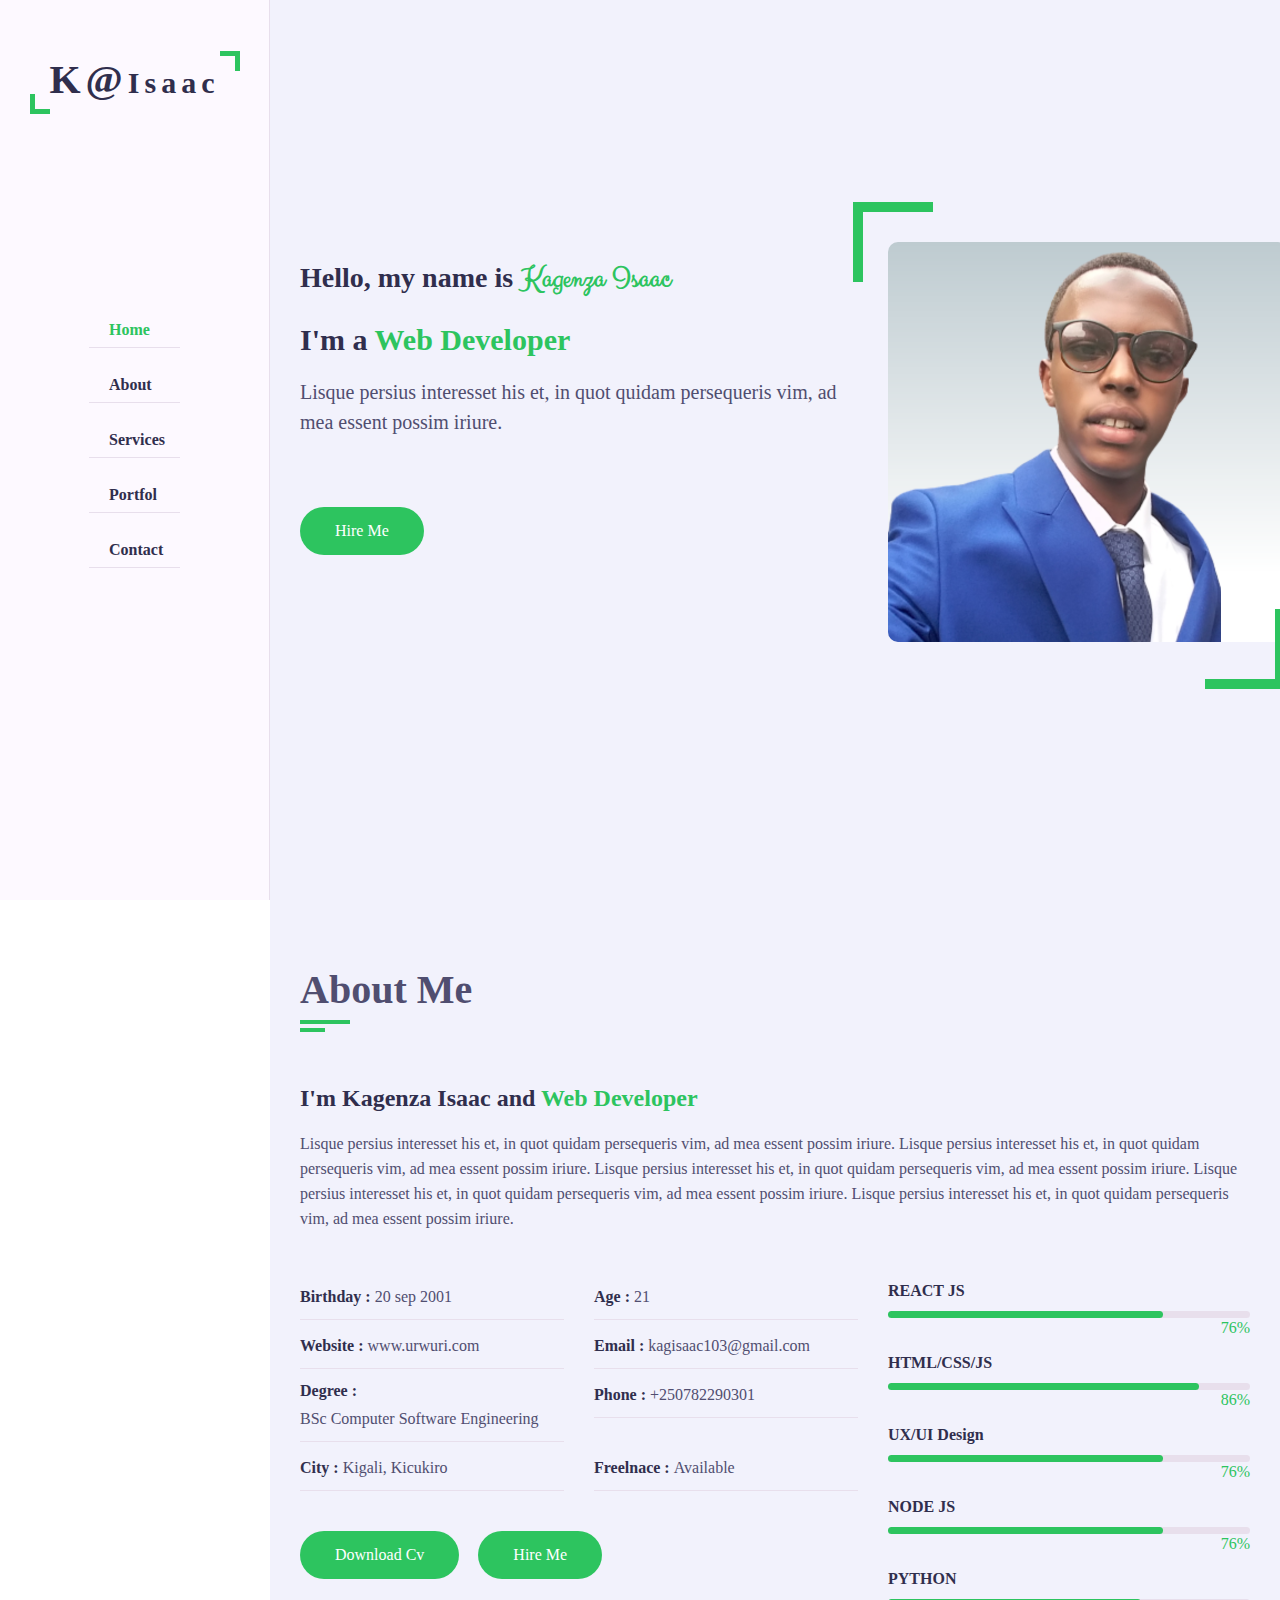
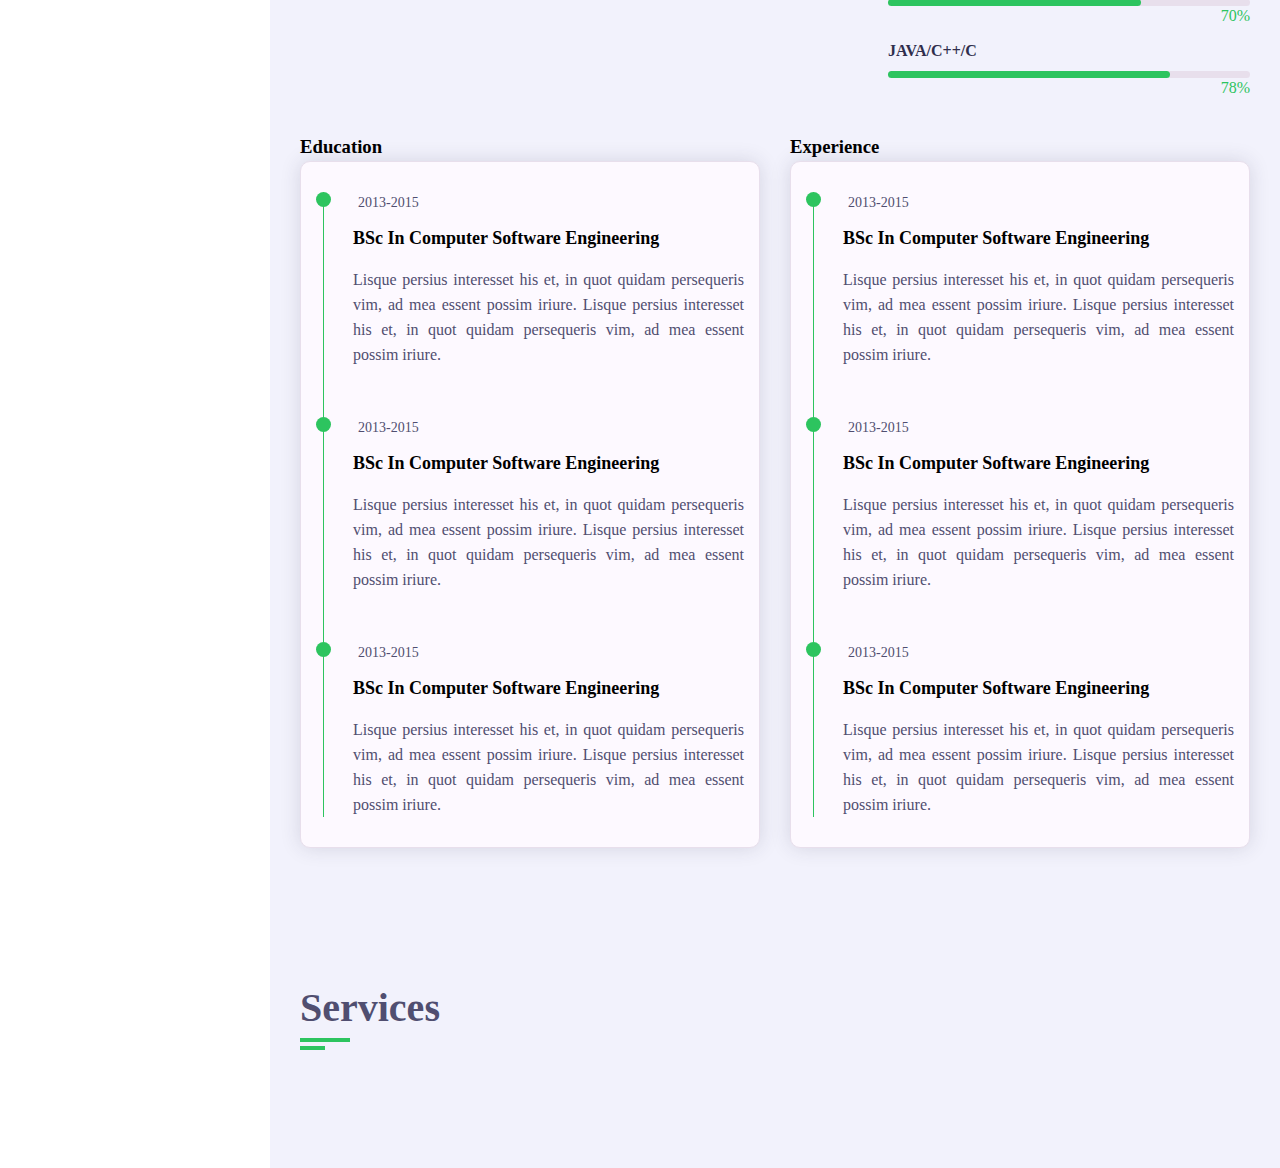
==== portfolio/index.html @ 33e5f8c3 "my portfolio" ====
<!DOCTYPE html>
<html lang="en">
<head>
    <meta charset="UTF-8">
    <meta name="viewport" content="width=device-width, initial-scale=1.0">
    <link rel="stylesheet" href="https://cdnjs.cloudflare.com/ajax/libs/font-awesome/6.4.2/css/all.min.css" integrity="sha512-z3gLpd7yknf1YoNbCzqRKc4qyor8gaKU1qmn+CShxbuBusANI9QpRohGBreCFkKxLhei6S9CQXFEbbKuqLg0DA==" crossorigin="anonymous" referrerpolicy="no-referrer" />
    <link rel="stylesheet" href="./style.css">
    <title>Is-haaq</title>
</head>
<body>
    <!-- ====main container start ==== -->
    <div class="main-container">

        <!-- ====aside start ==== -->
        <div class="aside">
           <div class="logo">
            <a href="#"><span>k@</span>isaac</a>
           </div>
           <div class="nav-toggler">
            <span></span>
           </div>
           <ul class="nav">
            <li><a href="#" class="active"><i class="fa fa-home"></i>Home</a></li>
            <li><a href="#" ><i class="fa fa-user"></i>About</a></li>
            <li><a href="#" ><i class="fa fa-list"></i>Services</a></li>
            <li><a href="#" ><i class="fa fa-briefcase"></i>Portfol</a></li>
            <li><a href="#" ><i class="fa fa-comment"></i>Contact</a></li>




           </ul>
        </div>
        <!-- ====aside ends ==== -->

        <div class="main-content">
            <!-- ====Home section start ==== -->
            <section class="home section ">
             <div class="container">
               <div class="row">
                <div class="home-info padd-15">
                    <h3 class="hello">Hello, my name is <span>Kagenza Isaac</span></h3>
                    <h3 class="my-profession">I'm a <span class="typing">Web Developer</span></h3>
                    <p>Lisque persius interesset his et, in quot quidam persequeris vim, ad mea essent possim iriure.</p>
                    <a href="#contact" class="btn hire-me">Hire Me</a>
                </div>
                <div class="home-img padd-15">
                    <img src="../Myself/linkdinPic.png" alt="">
                </div>
               </div>
            </div>
            </section>      

            <!-- ====Home section ends ==== -->
            <!-- ====About section start ==== -->
            <section class="about section ">
                <div class="container">
                    <div class="row">
                        <div class="section-title padd-15">
                            <h2>About Me</h2>
                        </div>
                    </div>
                    <div class="row">
                        <div class="about-content padd-15">
                            <div class="row">
                                <div class="about-text padd-15">
                                    <h3>I'm Kagenza Isaac and <span>Web Developer</span></h3>
                                    <p>Lisque persius interesset his et, in quot quidam persequeris vim, ad mea essent possim iriure.
                                        Lisque persius interesset his et, in quot quidam persequeris vim, ad mea essent possim iriure.
                                        Lisque persius interesset his et, in quot quidam persequeris vim, ad mea essent possim iriure.
                                        Lisque persius interesset his et, in quot quidam persequeris vim, ad mea essent possim iriure.
                                        Lisque persius interesset his et, in quot quidam persequeris vim, ad mea essent possim iriure.
                                    </p>
                                </div>
                            </div>
                            <div class="row">
                                <div class="personal-info padd-15">
                                    <div class="row">
                                        <div class="info-item padd-15">
                                            <p>Birthday : <span>20 sep 2001</span></p>
                                        </div>
                                        <div class="info-item padd-15">
                                            <p>Age : <span>21</span></p>
                                        </div>
                                        <div class="info-item padd-15">
                                            <p>Website : <span>www.urwuri.com</span></p>
                                        </div>
                                        <div class="info-item padd-15">
                                            <p>Email : <span>kagisaac103@gmail.com</span></p>
                                        </div>
                                        <div class="info-item padd-15">
                                            <p>Degree : <span>BSc Computer Software Engineering</span></p>
                                        </div>
                                        <div class="info-item padd-15">
                                            <p>Phone : <span>+250782290301</span></p>
                                        </div>
                                        <div class="info-item padd-15">
                                            <p>City : <span>Kigali, Kicukiro</span></p>
                                        </div>
                                        <div class="info-item padd-15">
                                            <p>Freelnace : <span>Available</span></p>
                                        </div>                                        
                                    </div>
                                    <div class="row">
                                        <div class="buttons padd-15">
                                            <a href="#" class="btn">Download Cv</a>
                                            <a href="#contact" class="btn hire-me">Hire Me</a>
                                            
                                        </div>
                                    </div>
                                </div>
                                <div class="skills padd-15">
                                    <div class="row">
                                        <div class="skills-item padd-15">
                                            <h5>REACT JS</h5>
                                            <div class="progress">
                                            <div class="progress-in" style="width: 76%;"></div>
                                            <div class="skill-percent">76%</div>
                                            </div>                                        
                                        </div>
                                        <div class="skills-item padd-15">
                                            <h5>HTML/CSS/JS</h5>
                                            <div class="progress">
                                            <div class="progress-in" style="width: 86%;"></div>
                                            <div class="skill-percent">86%</div>

                                            </div>
                                            
                                        </div>
                                        <div class="skills-item padd-15">
                                            <h5>UX/UI Design</h5>
                                            <div class="progress">
                                            <div class="progress-in" style="width: 76%;"></div>
                                            <div class="skill-percent">76%</div>
                                            </div>
                                            
                                        </div>
                                        <div class="skills-item padd-15">
                                            <h5>NODE JS</h5>
                                            <div class="progress">
                                            <div class="progress-in" style="width: 76%;"></div>
                                            <div class="skill-percent">76%</div>
                                            </div>
                                            
                                        </div>
                                        <div class="skills-item padd-15">
                                            <h5>PYTHON</h5>
                                            <div class="progress">
                                            <div class="progress-in" style="width: 70%;"></div>
                                            <div class="skill-percent">70%</div>
                                            </div>
                                            
                                        </div>
                                        <div class="skills-item padd-15">
                                            <h5>JAVA/C++/C</h5>
                                            <div class="progress">
                                            <div class="progress-in" style="width: 78%;"></div>
                                            <div class="skill-percent">78%</div>
                                            </div>
                                            
                                        </div>
                                    </div>
                                </div>
                            </div>
                            <div class="row">
                                <div class="education padd-15">
                                    <h3 class="title">Education</h3>
                                    <div class="row">
                                        <div class="timeline-box padd-15">
                                            <div class="timeline shadow-dark">
                                                <!-- ======timeline item===== -->
                                                <div class="timeline-item">
                                                    <div class="circle-dot"></div>
                                                       <h3 class="timeline-date">
                                                         <i class="fa fa-calendar"></i> 2013-2015
                                                       </h3>
                                                       <h4 class="timeline-title">BSc in Computer Software Engineering </h4> 
                                                       <p class="timeline-text">
                                                        Lisque persius interesset his et, in quot quidam persequeris vim, ad mea essent possim iriure.
                                                        Lisque persius interesset his et, in quot quidam persequeris vim, ad mea essent possim iriure.                           
                                                       </p>                                              
                                                </div>
                                                 <!-- ======timeline item===== -->
                                                 <div class="timeline-item">
                                                    <div class="circle-dot"></div>
                                                       <h3 class="timeline-date">
                                                         <i class="fa fa-calendar"></i> 2013-2015
                                                       </h3>
                                                       <h4 class="timeline-title">BSc in Computer Software Engineering </h4> 
                                                       <p class="timeline-text">
                                                        Lisque persius interesset his et, in quot quidam persequeris vim, ad mea essent possim iriure.
                                                        Lisque persius interesset his et, in quot quidam persequeris vim, ad mea essent possim iriure.                           
                                                       </p>                                              
                                                </div>
                                                 <!-- ======timeline item===== -->
                                                 <div class="timeline-item">
                                                    <div class="circle-dot"></div>
                                                       <h3 class="timeline-date">
                                                         <i class="fa fa-calendar"></i> 2013-2015
                                                       </h3>
                                                       <h4 class="timeline-title">BSc in Computer Software Engineering </h4> 
                                                       <p class="timeline-text">
                                                        Lisque persius interesset his et, in quot quidam persequeris vim, ad mea essent possim iriure.
                                                        Lisque persius interesset his et, in quot quidam persequeris vim, ad mea essent possim iriure.                           
                                                       </p>                                              
                                                </div>
                                            </div>
                                        </div>
                                    </div>
                                </div>
                                <div class="experience padd-15">
                                    <h3 class="title">Experience</h3>
                                    <div class="row">
                                    <div class="timeline-box padd-15">
                                            <div class="timeline shadow-dark">
                                                <!-- ======timeline item===== -->
                                                <div class="timeline-item">
                                                    <div class="circle-dot"></div>
                                                       <h3 class="timeline-date">
                                                         <i class="fa fa-calendar"></i> 2013-2015
                                                       </h3>
                                                       <h4 class="timeline-title">BSc in Computer Software Engineering </h4> 
                                                       <p class="timeline-text">
                                                        Lisque persius interesset his et, in quot quidam persequeris vim, ad mea essent possim iriure.
                                                        Lisque persius interesset his et, in quot quidam persequeris vim, ad mea essent possim iriure.                           
                                                       </p>                                              
                                                </div>
                                                 <!-- ======timeline item===== -->
                                                 <div class="timeline-item">
                                                    <div class="circle-dot"></div>
                                                       <h3 class="timeline-date">
                                                         <i class="fa fa-calendar"></i> 2013-2015
                                                       </h3>
                                                       <h4 class="timeline-title">BSc in Computer Software Engineering </h4> 
                                                       <p class="timeline-text">
                                                        Lisque persius interesset his et, in quot quidam persequeris vim, ad mea essent possim iriure.
                                                        Lisque persius interesset his et, in quot quidam persequeris vim, ad mea essent possim iriure.                           
                                                       </p>                                              
                                                </div>
                                                 <!-- ======timeline item===== -->
                                                 <div class="timeline-item">
                                                    <div class="circle-dot"></div>
                                                       <h3 class="timeline-date">
                                                         <i class="fa fa-calendar"></i> 2013-2015
                                                       </h3>
                                                       <h4 class="timeline-title">BSc in Computer Software Engineering </h4> 
                                                       <p class="timeline-text">
                                                        Lisque persius interesset his et, in quot quidam persequeris vim, ad mea essent possim iriure.
                                                        Lisque persius interesset his et, in quot quidam persequeris vim, ad mea essent possim iriure.                           
                                                       </p>                                              
                                                </div>
                                            </div>
                                        </div>
                                    </div>
                                </div>
                            </div>
                   
                        </div>
                    </div>
                </div>
            </section>
            <!-- ====About section ends ==== -->
            <!-- ====services section starts ==== -->
            <section class="service section">
                <div class="container">
                    <div class="row">
                        <div class="section-title padd-15">
                            <h2>Services</h2>
                        </div>
                    </div>
                </div>
            </section>
            <!-- ====services section ends ==== -->
            



        </div>


    </div>
    <!-- ====main container ends==== -->
    <script src="#"></script>
</body>
</html>
---- portfolio/style.css ----
@import url('https://fonts.googleapis.com/css2?family=Clicker+Script&family=Poppins:ital,wght@0,200;0,300;0,400;1,400;1,500&display=swap');
:root
{
    --bg-black-900: #f2f2fc;
    --bg-black-100: #fdf9ff;
    --bg-black-50: #e8dfec;
    --text-black-900: #302e4d;
    --text-black-700: #504e70;
    --skin-color:#2dc45f;
}
body
{
    
    line-height: 1.5;
    font-size: 16px;
    font-family: 'Poppin' sans-serif;

}
*{
    margin: 0;
    padding: 0;
    outline: none;
    text-decoration: none;
    box-sizing: border-box;
}

::before, ::after
{
    box-sizing: border-box;
}
ul{
    list-style: none;
}
.section
{
    background: var(--bg-black-900);
    min-height: 100mvh;
    display: block;
    padding: 0 30px;
     opacity: 1;
     
}
.hidden
{
    display: none !important;
}
.main-content
{
    padding-left: 270px;
}
.padd-15
{
  padding-left: 15px;
  padding-right: 15px;  
}
.container
{
    max-width: 1100px;
    width:100%;
    margin: auto;
     

}
.section .container
{
    padding-top: 60px;
    padding-bottom: 70px;
    
}
.section-title
{
    flex: 0 0 100%;
    max-width: 100%;
    margin-bottom: 60px;
   
}
.section-title h2
{
    font-size: 40px;
    color: var(--text-black-700);
    font-weight: 700;
    position: relative;
}
.section-title h2::before
{
    content: '';
    height: 4px;
    width: 50px;
    background-color:var(--skin-color);
    position: absolute;
    top: 100%;
    left: 0;
}
.section-title h2::after
{
    content: '';
    height: 4px;
    width: 25px;
    background-color:var(--skin-color);
    position: absolute;
    top: 100%;
    left: 0;
    margin-top: 8px;

}

.row
{
    display: flex;
    flex-wrap: wrap;
    /* flex-direction: column; */
    margin-left: -15px;
    margin-right: -15px;
    position: relative;

}
.btn
{
    font-size: 16px;
    font-weight: 500;
    padding: 12px 35px;
    color: white;
    border-radius: 40px;
    display: inline-block;
    white-space: nowrap;
    border: none;
    background: var(--skin-color);
    transition: all 0.3s ease;
}
.btn:hover
{
    transform: scale(1.05);
}
.shadow-dark
{
    box-shadow: 0 0 20px rgba(48, 46 ,77,0.15);
}
.aside
{
    width: 270px;
    background: var(--bg-black-100);
    position: fixed;
    left: 0;
    top: 0;
    padding: 30px;
    height: 100%;
    border-right: 1px solid var(--bg-black-50);
    display: flex;
    justify-content: center;
    align-items: center;
    z-index: 10;
}
.aside .logo
{
    position: absolute;
    top: 50px;
    text-transform: capitalize;
}
.aside .logo a 
{
    color: var(--text-black-900);
    font-weight: 700;
    padding: 15px 20px;
    font-size: 30px;
    letter-spacing: 5px;
    position: relative;

}
.aside .logo a span{
    font-family: 'Cliker Script', cursive;
    font-size: 40px;
}

.aside .logo a::before
{
    content: '';
    position: absolute;
    width: 20px;
    height: 20px;
    border-bottom: 5px solid var(--skin-color);
    border-left: 5px solid var(--skin-color);
    bottom: 0;
    left: 0;

}
.aside .logo a::after
{
    content: '';
    position: absolute;
    width: 20px;
    height: 20px;
    border-top: 5px solid var(--skin-color);
    border-right: 5px solid var(--skin-color);
    top: 0;
    right: 0;
    
}
.aside .nav-toggler
{
    height: 40px;
    width: 45px;
    border: 1px solid var(--bg-black-50);
    cursor: pointer;
    position: fixed;
    left: 300px;
    top: 20px; 
    border-radius: 5px;
    background: var(--bg-black-100);
    display: none;
    align-items: center;
    justify-content: center;
}
.aside .nav-toggler span
{
    height: 2px;
    width: 18px;
    background: var(--skin-color);
    display: inline-block;
    position: relative;
   
}

.aside .nav-toggler span::before
{
    content: '';
    height: 2px;
    width: 18px;
    background: var(--skin-color);
    position: absolute;
    top: -6px;
    left: 0;
    
}
.aside .nav-toggler span::after
{
    content: '';
    height: 2px;
    width: 18px;
    background: var(--skin-color);
    position: absolute;
    top: 5px;
    left: 0;
    
}
.aside .nav 
{
    margin: 50px;
}
.aside .nav li 
{
    margin-bottom:20px ;
    display: block;
}
.aside .nav li  a
{
    font-size: 16px;
    font-weight: 600;
    display: block;
    border-bottom: 1px solid var(--bg-black-50);
    color: var(--text-black-900);
    padding: 5px 15px;

}
.aside .nav li  a.active
{
    color: var(--skin-color)
}
.aside .nav li  a i 
{
    margin-right: 5px;
}
/* home */
.home
{
    min-height: 100vh;
    display: flex;
    color: var(--text-black-900);


}
.home .home-info
{
    flex: 0 0 60%;
    max-width: 60%;
}
h3.hello
{
    font-size: 28px;
    margin:15px 0;
}
h3.hello span
{
    font-family:'Clicker Script', cursive;
    font-size: 30px;
    font-weight: 700;
    color: var(--skin-color);

}
h3.my-profession
{
    font-size: 30px;
    margin: 15px 0;

}
.typing
{
    color: var(--skin-color);
}
.home-info p
{
    margin-bottom: 70px;
    font-size: 20px;
    color: var(--text-black-700);
}
.home .home-img {
    flex: 0 0 40%;
    max-width: 40%;
    text-align: center;
    position: relative;

  
}
.home-img::after
{
    content:'';
    position: absolute;
    height: 80px;
    width: 80px;
    border-bottom: 10px solid var(--skin-color);
    border-right: 10px solid var(--skin-color);
    right: -20px;
    bottom: -40px;

}
.home-img::before
{
    content:'';
    position: absolute;
    height: 80px;
    width: 80px;
    border-top: 10px solid var(--skin-color);
    border-left: 10px solid var(--skin-color);
    left: -20px;
    top: -40px;

}
.home .home-img img
{
    margin: auto;
    border-radius: 10px;
    height: 400px ;

}

/* About */
.about .about-content
{
    flex: 0 0 100%;
    max-width: 100%;
   
}
.about .about-content .about-text
{
   flex: 0 0 100%;
   max-width: 100%;
   
}
.about .about-content .about-text h3
{
    font-size: 24px;
    margin-bottom:15px ;
    font-weight: 700;
    color: var(--text-black-900);
}
.about .about-content .about-text h3 span
{
    color: var(--skin-color);
}
.about .about-content .about-text p
{
    font-size: 16px;
    line-height: 25px;
    color: var(--text-black-700);
}
.about .about-content .personal-info
{
    flex: 0 0 60%;
    max-width: 60%;
    margin-top: 40px;
}
.about .about-content .personal-info .info-item
{
flex: 0 0 50%;
max-width: 50%;

}
.about .about-content .personal-info .info-item p
{
    font-weight: 600;
    padding: 10px 0;
    font-size: 16px;
    color: var(--text-black-900);
    border-bottom: 1px solid var(--bg-black-50);
}
.about .about-content .personal-info .info-item p span
{
    font-weight: 400;
    color: var(--text-black-700);
    margin-top: 4px;
    display: inline-block;
}
.about .about-content .personal-info .buttons
{
    margin-top: 30px;

}
.about .about-content .personal-info .buttons .btn
{
    margin-right: 15px;
    margin-top: 10px;
}

.about .about-content .skills
{
    flex: 0 0 40%;
    max-width: 40%;
    margin-top: 40px;
    
}
.about .about-content .skills .skills-item
{
    flex: 0 0 100%;
    max-width: 100%;
    

}
.about .about-content .skills .skills-item h5{
    line-height: 40px;
    font-weight: 600;
    font-size: 16px;
    color: var(--text-black-900);
    text-transform: capitalize;

}
.about .about-content .skills .skills-item .progress
{
    background-color: var(--bg-black-50);
    height: 7px;
    border-radius: 4px;
    width: 100%;
    position: relative;
   
}
.about .about-content .skills .skills-item 
{
    margin-bottom:25px;

}
 
.about .about-content .skills .skills-item .progress .progress-in
{
position: absolute;
left: 0;
top: 0;
height: 100%;
border-radius: 4px ;
background-color: var(--skin-color);
}
.about .about-content .skills .skills-item  .skill-percent
{
    position: absolute;
    right: 0;
    color: var(--skin-color);
    top: -40%;
    font-weight: 400;
    line-height:  40px;
}

.about .about-content .education, .about .about-content .experience
{
    flex: 0 0 50%;
    max-width: 50%;
    margin-top: 30px;
  
}
.about .about-content .experience
{
   flex: 0 0 50%;
   max-width: 50%;
   margin-top: 30px;

}
.about .about-content h3.section-title
{
   font-size: 24px;
   margin-bottom: 30px;
   font-weight: 700;
   color: var(--text-black-900);

}
.about .about-content .timeline-box
{
    flex: 0 0 100%;
    max-width: 100%;
    
}
.about .about-content .timeline
{
    background-color:var(--bg-black-100);
    padding: 30px 15px ;
    border:  1px solid var(--bg-black-50);
    border-radius: 10px;
    width: 100%;
    position: relative;

}
.about .about-content .timeline .timeline-item
{
    position: relative;
    padding-left: 37px;
    padding-bottom: 50px;

}
.about .about-content .timeline .timeline-item:last-child
{
    padding-bottom: 0;

}
.about .about-content .timeline .timeline-item::before
{
    content: '';
    width: 1px;
    position: absolute;
    height: 100%;
    left: 7px;
    top:0;
    background-color: var(--skin-color);
    
}
.about .about-content .timeline .circle-dot
{
    position: absolute;
    left: 0;
    top: 0;
    height: 15px;
    width: 15px;
    border-radius: 50%;
    background-color: var(--skin-color);
}
.about .about-content .timeline .timeline-date
{
    font-size: 14px;
    font-weight: 400;
    margin-bottom: 12px;
    color: var(--text-black-700);
     

}
.about .about-content .timeline .timeline-date .fa
{
    margin-right: 5px;
}
.about .about-content .timeline .timeline-title
{
    font-weight: 700;
    font-size: 18px;
    margin-bottom: 15px;
    text-transform:capitalize ;
}
.about .about-content .timeline .timeline-text
{
    line-height: 25px;
    font-size:16px;
    text-align: justify;
    color: var(--text-black-700);
}
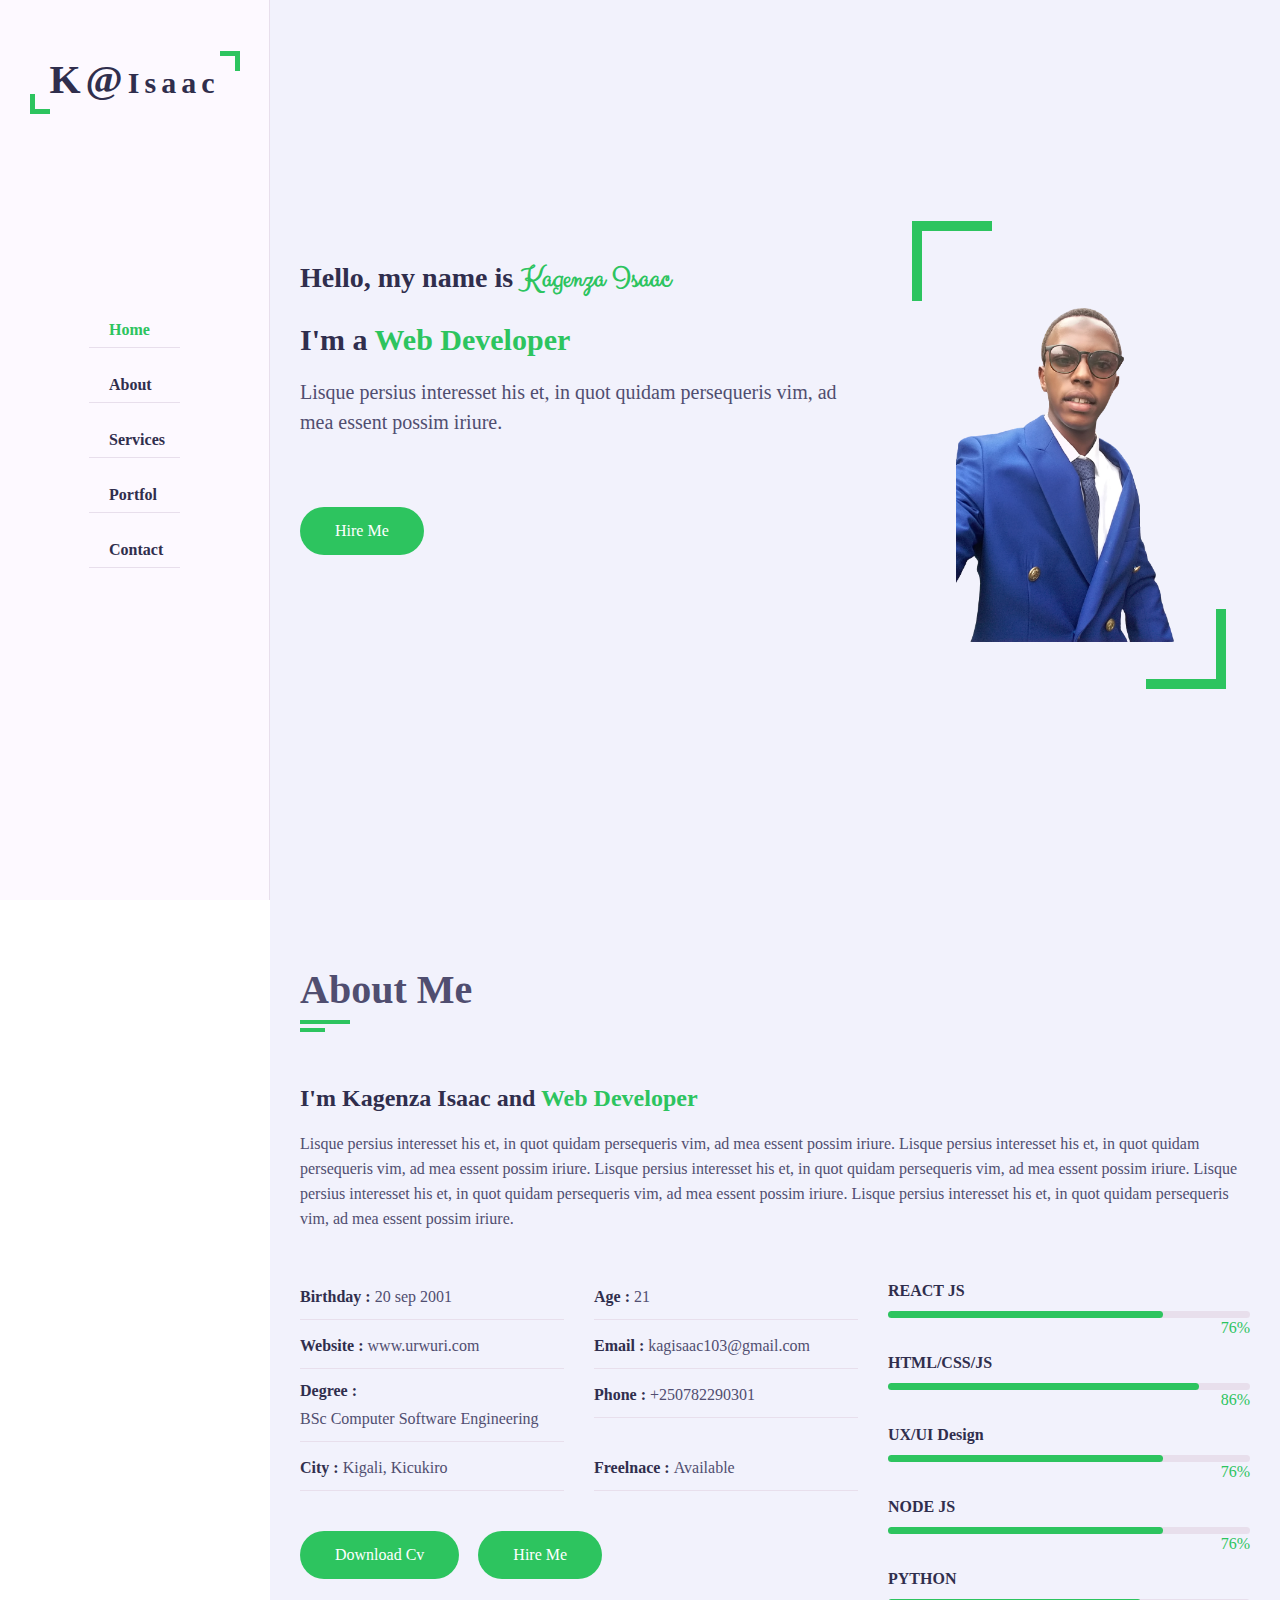
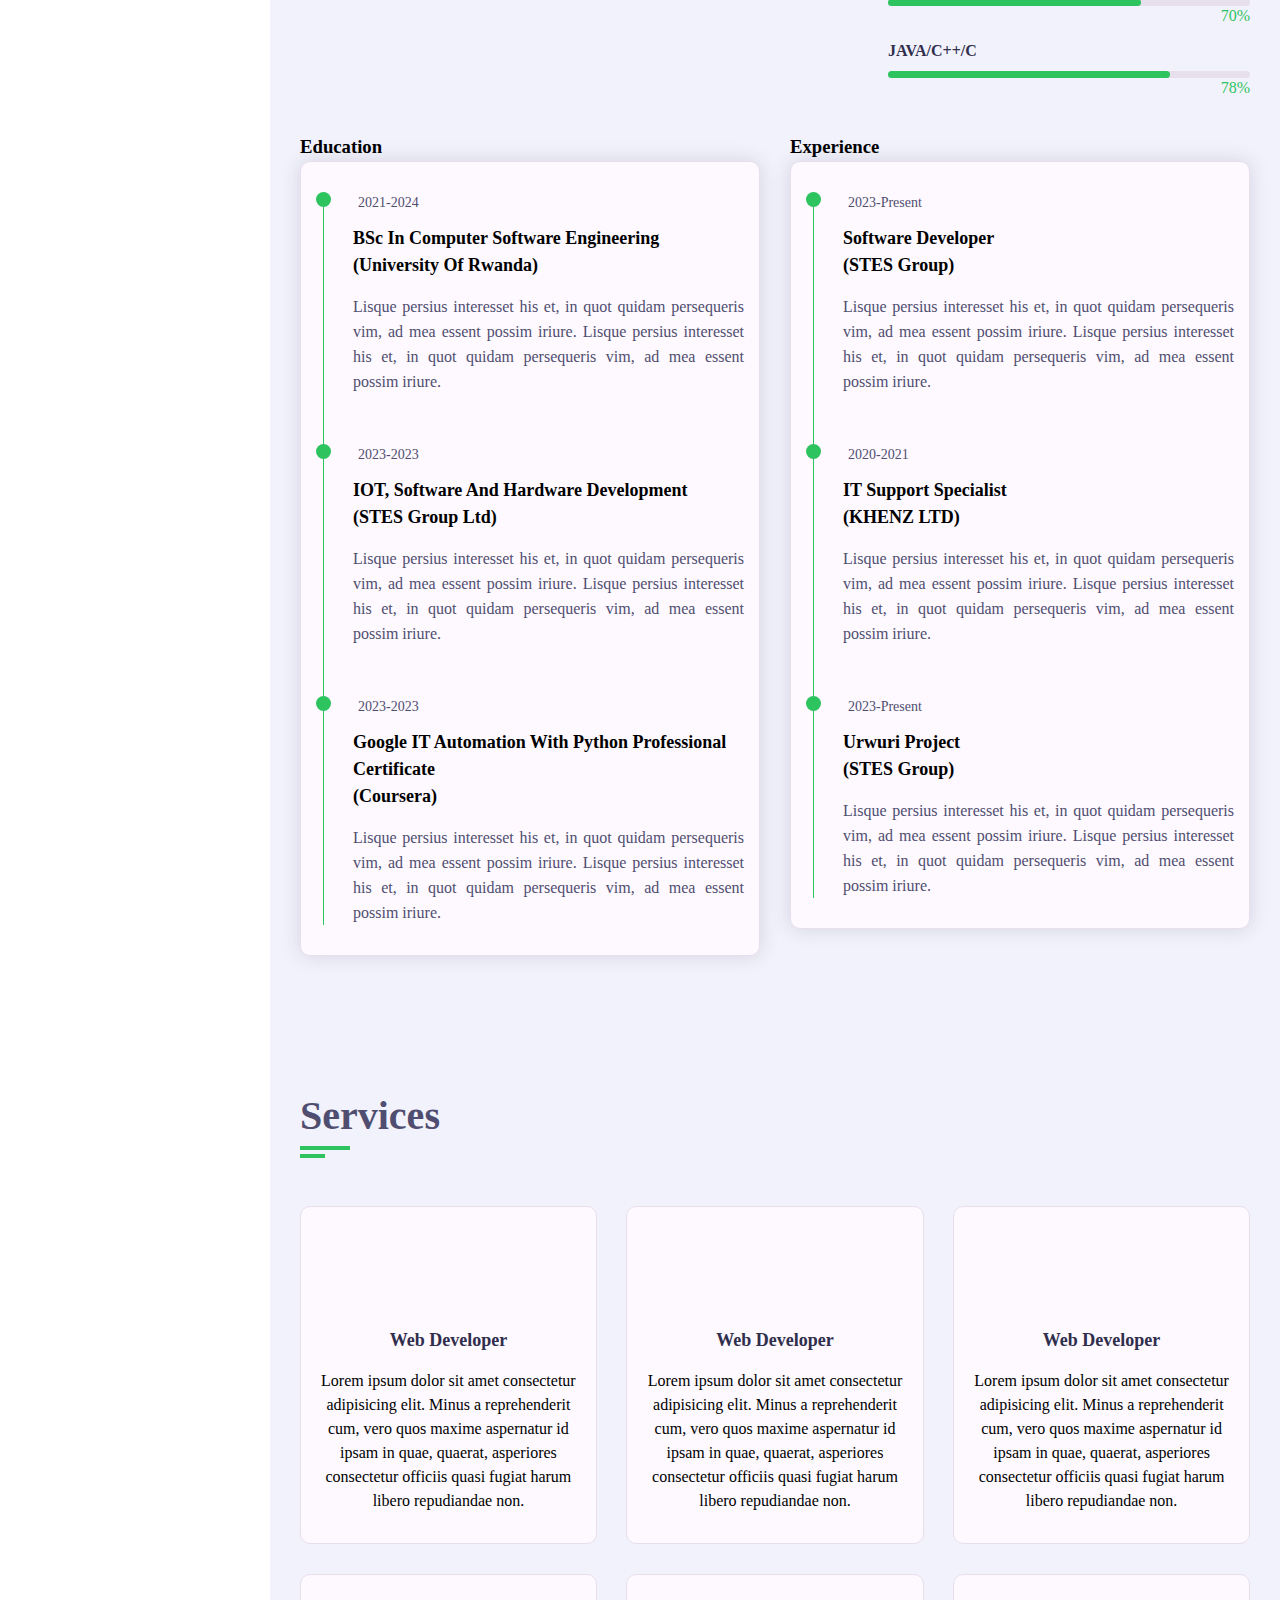
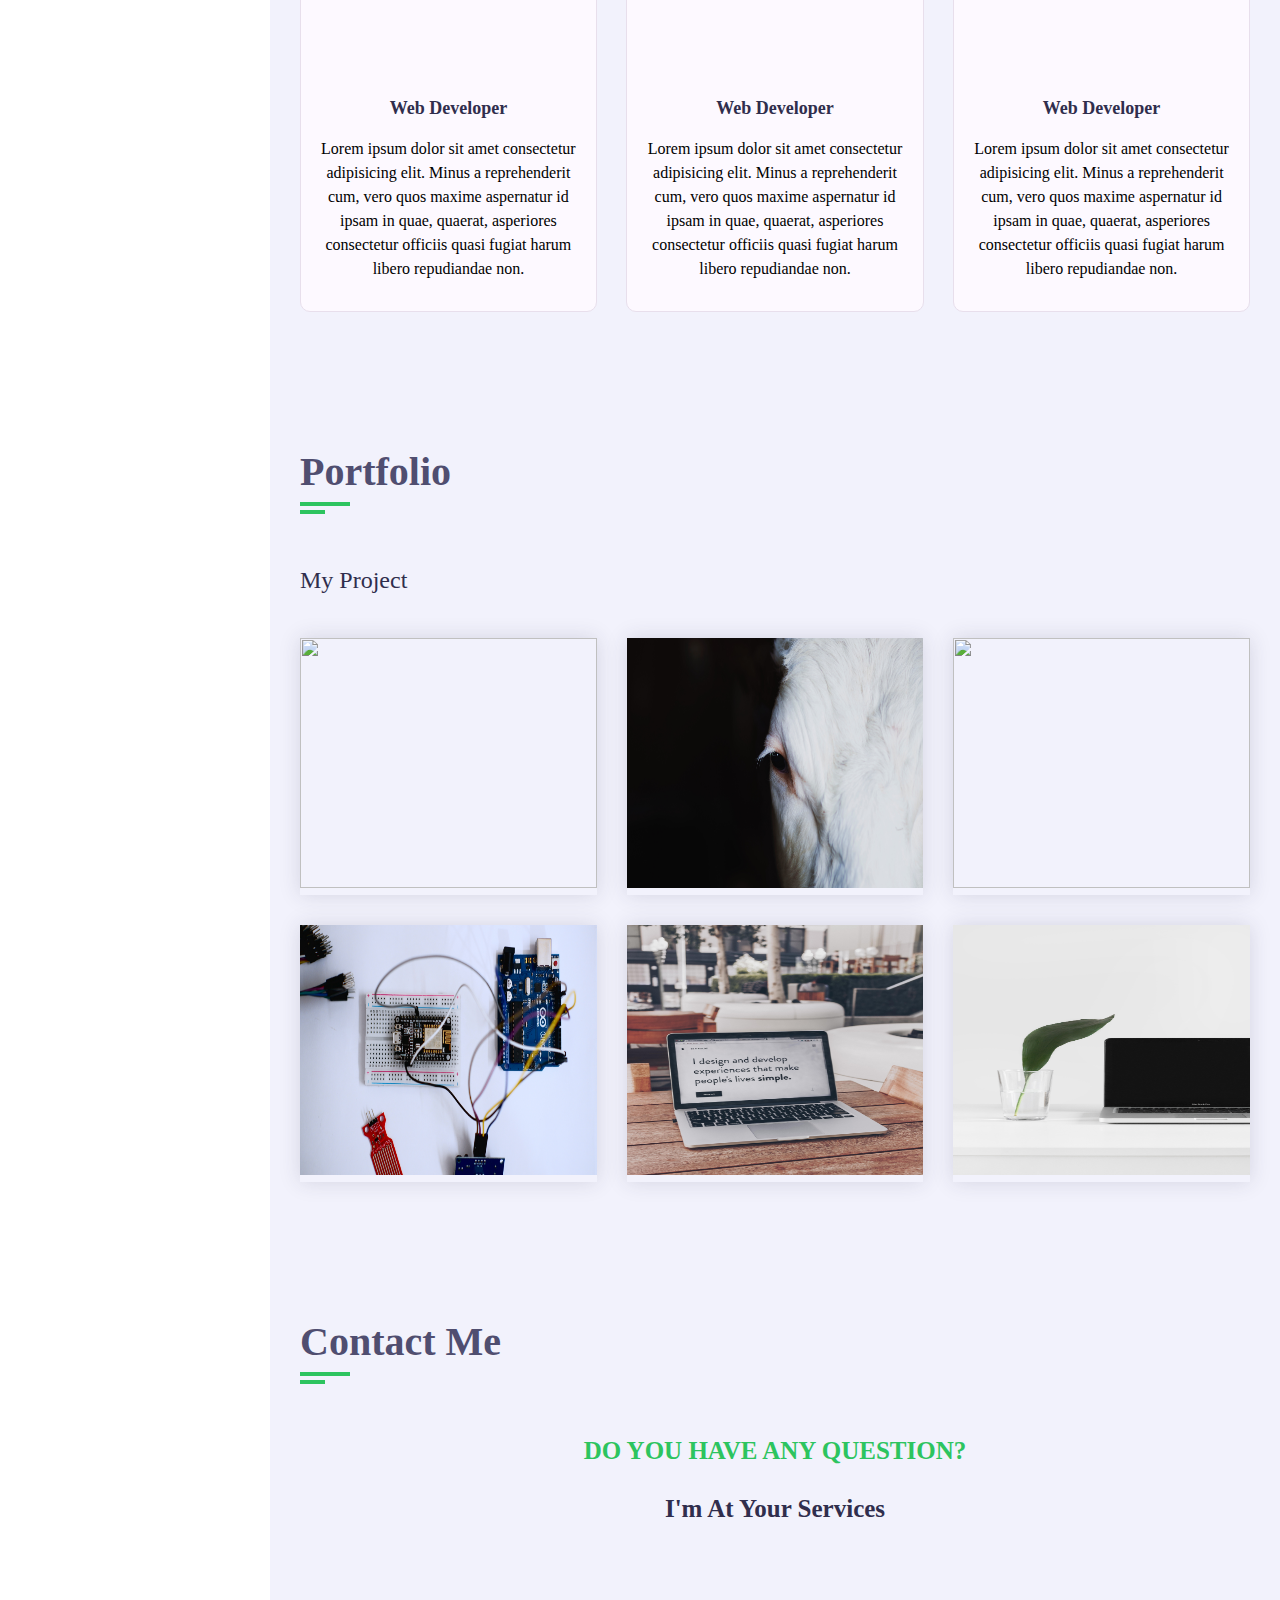
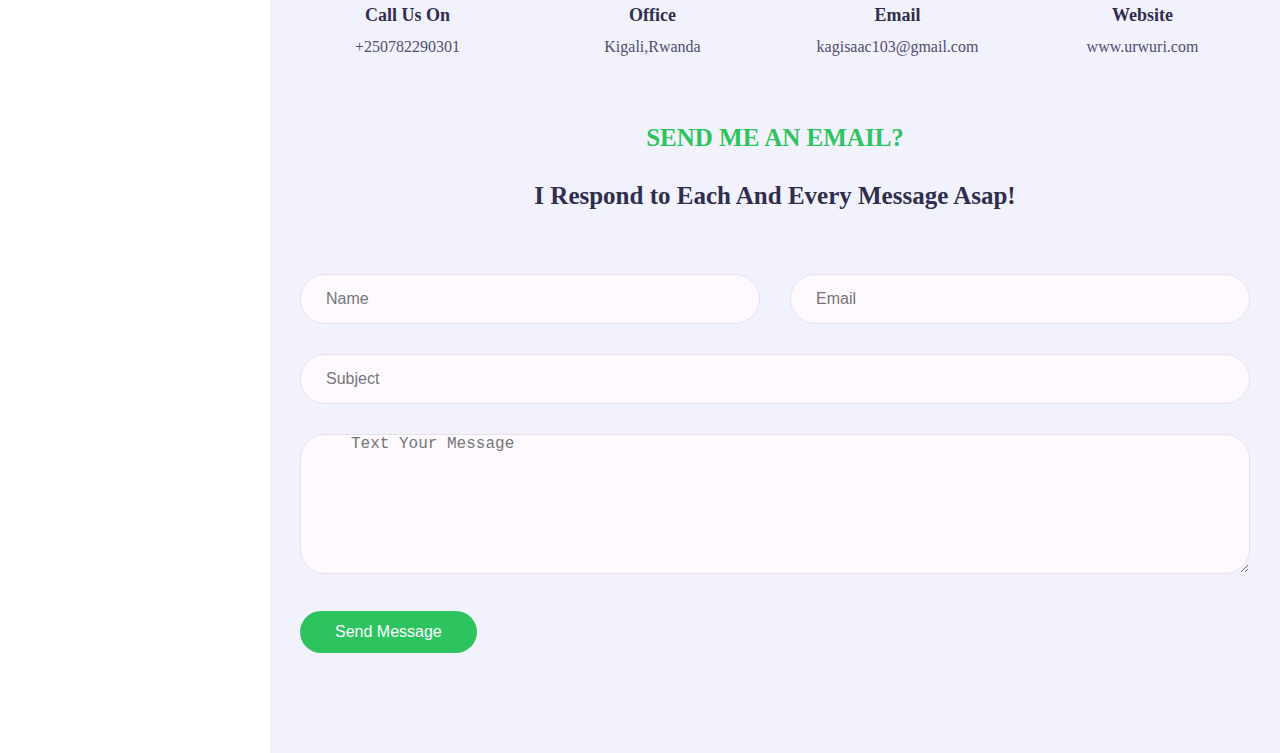
==== commit be501ae1: "my portfolio" ====
--- a/portfolio/index.html
+++ b/portfolio/index.html
@@ -12,7 +12,7 @@
     <div class="main-container">
 
         <!-- ====aside start ==== -->
-        <div class="aside">
+        <div class="aside ">
            <div class="logo">
             <a href="#"><span>k@</span>isaac</a>
            </div>
@@ -21,10 +21,10 @@
            </div>
            <ul class="nav">
             <li><a href="#" class="active"><i class="fa fa-home"></i>Home</a></li>
-            <li><a href="#" ><i class="fa fa-user"></i>About</a></li>
-            <li><a href="#" ><i class="fa fa-list"></i>Services</a></li>
-            <li><a href="#" ><i class="fa fa-briefcase"></i>Portfol</a></li>
-            <li><a href="#" ><i class="fa fa-comment"></i>Contact</a></li>
+            <li><a href="#about" ><i class="fa fa-user"></i>About</a></li>
+            <li><a href="#services" ><i class="fa fa-list"></i>Services</a></li>
+            <li><a href="#portfolio" ><i class="fa fa-briefcase"></i>Portfol</a></li>
+            <li><a href="#contact" ><i class="fa fa-comment"></i>Contact</a></li>
 
 
 
@@ -35,7 +35,7 @@
 
         <div class="main-content">
             <!-- ====Home section start ==== -->
-            <section class="home section ">
+            <section class="home section  ">
              <div class="container">
                <div class="row">
                 <div class="home-info padd-15">
@@ -45,7 +45,7 @@
                     <a href="#contact" class="btn hire-me">Hire Me</a>
                 </div>
                 <div class="home-img padd-15">
-                    <img src="../Myself/linkdinPic.png" alt="">
+                    <img src="../Myself/profile_san_background.png" alt="">
                 </div>
                </div>
             </div>
@@ -53,7 +53,7 @@
 
             <!-- ====Home section ends ==== -->
             <!-- ====About section start ==== -->
-            <section class="about section ">
+            <section class="about section " id="about">
                 <div class="container">
                     <div class="row">
                         <div class="section-title padd-15">
@@ -172,9 +172,10 @@
                                                 <div class="timeline-item">
                                                     <div class="circle-dot"></div>
                                                        <h3 class="timeline-date">
-                                                         <i class="fa fa-calendar"></i> 2013-2015
+                                                         <i class="fa fa-calendar"></i> 2021-2024 
+                                                           
                                                        </h3>
-                                                       <h4 class="timeline-title">BSc in Computer Software Engineering </h4> 
+                                                       <h4 class="timeline-title">BSc in Computer Software Engineering <br>(University of Rwanda) </h4> 
                                                        <p class="timeline-text">
                                                         Lisque persius interesset his et, in quot quidam persequeris vim, ad mea essent possim iriure.
                                                         Lisque persius interesset his et, in quot quidam persequeris vim, ad mea essent possim iriure.                           
@@ -184,9 +185,9 @@
                                                  <div class="timeline-item">
                                                     <div class="circle-dot"></div>
                                                        <h3 class="timeline-date">
-                                                         <i class="fa fa-calendar"></i> 2013-2015
+                                                         <i class="fa fa-calendar"></i> 2023-2023
                                                        </h3>
-                                                       <h4 class="timeline-title">BSc in Computer Software Engineering </h4> 
+                                                       <h4 class="timeline-title">IOT, Software and Hardware development <br>(STES Group ltd) </h4> 
                                                        <p class="timeline-text">
                                                         Lisque persius interesset his et, in quot quidam persequeris vim, ad mea essent possim iriure.
                                                         Lisque persius interesset his et, in quot quidam persequeris vim, ad mea essent possim iriure.                           
@@ -196,9 +197,9 @@
                                                  <div class="timeline-item">
                                                     <div class="circle-dot"></div>
                                                        <h3 class="timeline-date">
-                                                         <i class="fa fa-calendar"></i> 2013-2015
+                                                         <i class="fa fa-calendar"></i> 2023-2023
                                                        </h3>
-                                                       <h4 class="timeline-title">BSc in Computer Software Engineering </h4> 
+                                                       <h4 class="timeline-title">Google IT Automation with Python Professional Certificate <br>(Coursera) </h4> 
                                                        <p class="timeline-text">
                                                         Lisque persius interesset his et, in quot quidam persequeris vim, ad mea essent possim iriure.
                                                         Lisque persius interesset his et, in quot quidam persequeris vim, ad mea essent possim iriure.                           
@@ -217,9 +218,9 @@
                                                 <div class="timeline-item">
                                                     <div class="circle-dot"></div>
                                                        <h3 class="timeline-date">
-                                                         <i class="fa fa-calendar"></i> 2013-2015
+                                                         <i class="fa fa-calendar"></i> 2023-Present
                                                        </h3>
-                                                       <h4 class="timeline-title">BSc in Computer Software Engineering </h4> 
+                                                       <h4 class="timeline-title">Software  Developer <br>(STES Group) </h4> 
                                                        <p class="timeline-text">
                                                         Lisque persius interesset his et, in quot quidam persequeris vim, ad mea essent possim iriure.
                                                         Lisque persius interesset his et, in quot quidam persequeris vim, ad mea essent possim iriure.                           
@@ -229,9 +230,9 @@
                                                  <div class="timeline-item">
                                                     <div class="circle-dot"></div>
                                                        <h3 class="timeline-date">
-                                                         <i class="fa fa-calendar"></i> 2013-2015
+                                                         <i class="fa fa-calendar"></i> 2020-2021
                                                        </h3>
-                                                       <h4 class="timeline-title">BSc in Computer Software Engineering </h4> 
+                                                       <h4 class="timeline-title">IT Support Specialist <br>(KHENZ LTD) </h4> 
                                                        <p class="timeline-text">
                                                         Lisque persius interesset his et, in quot quidam persequeris vim, ad mea essent possim iriure.
                                                         Lisque persius interesset his et, in quot quidam persequeris vim, ad mea essent possim iriure.                           
@@ -241,9 +242,9 @@
                                                  <div class="timeline-item">
                                                     <div class="circle-dot"></div>
                                                        <h3 class="timeline-date">
-                                                         <i class="fa fa-calendar"></i> 2013-2015
+                                                         <i class="fa fa-calendar"></i> 2023-Present
                                                        </h3>
-                                                       <h4 class="timeline-title">BSc in Computer Software Engineering </h4> 
+                                                       <h4 class="timeline-title">Urwuri Project <br>(STES Group) </h4> 
                                                        <p class="timeline-text">
                                                         Lisque persius interesset his et, in quot quidam persequeris vim, ad mea essent possim iriure.
                                                         Lisque persius interesset his et, in quot quidam persequeris vim, ad mea essent possim iriure.                           
@@ -261,16 +262,269 @@
             </section>
             <!-- ====About section ends ==== -->
             <!-- ====services section starts ==== -->
-            <section class="service section">
+            <section class="service section " id="services">
                 <div class="container">
                     <div class="row">
                         <div class="section-title padd-15">
                             <h2>Services</h2>
                         </div>
+                    </div>
+                    <div class="row">
+                        <!-- ====item section starts ==== -->
+                        <div class="service-item">
+                            <div class="service-item-inner padd-15">
+                                <div class="icon">
+                                    <i class="fa fa-mobile-alt "></i>                            
+                                </div>
+                                <h4>Web Developer</h4>
+                                Lorem ipsum dolor sit amet consectetur adipisicing elit. Minus a reprehenderit cum, vero quos maxime aspernatur id ipsam in quae, quaerat, asperiores consectetur officiis quasi fugiat harum libero repudiandae non.
+                            </div> 
+
+                        </div>
+                        
+                        <!-- ====item section ends ==== -->
+                         <!-- ====item section starts ==== -->
+                         <div class="service-item">
+                            <div class="service-item-inner padd-15">
+                                <div class="icon">
+                                    <i class="fa fa-laptop-code "></i>                            
+                                </div>
+                                <h4>Web Developer</h4>
+                                Lorem ipsum dolor sit amet consectetur adipisicing elit. Minus a reprehenderit cum, vero quos maxime aspernatur id ipsam in quae, quaerat, asperiores consectetur officiis quasi fugiat harum libero repudiandae non.
+                            </div>
+                         </div>
+                         
+                        <!-- ====item section ends ==== -->
+                        <!-- ====item section starts ==== -->
+                        <div class="service-item">
+                            <div class="service-item-inner padd-15">
+                                <div class="icon">
+                                    <i class="fa fa-laptop-code "></i>                            
+                                </div>
+                                <h4>Web Developer</h4>
+                                Lorem ipsum dolor sit amet consectetur adipisicing elit. Minus a reprehenderit cum, vero quos maxime aspernatur id ipsam in quae, quaerat, asperiores consectetur officiis quasi fugiat harum libero repudiandae non.
+                            </div>
+                         </div>
+                         
+                        <!-- ====item section ends ==== -->  
+                         <!-- ====item section starts ==== -->
+                         <div class="service-item">
+                            <div class="service-item-inner padd-15">
+                                <div class="icon">
+                                    <i class="fa fa-palette"></i>                            
+                                </div>
+                                <h4>Web Developer</h4>
+                                Lorem ipsum dolor sit amet consectetur adipisicing elit. Minus a reprehenderit cum, vero quos maxime aspernatur id ipsam in quae, quaerat, asperiores consectetur officiis quasi fugiat harum libero repudiandae non.
+                            </div>
+                         </div>
+                         
+                        <!-- ====item section ends ==== -->
+                         <!-- ====item section starts ==== -->
+                         <div class="service-item">
+                            <div class="service-item-inner padd-15">
+                                <div class="icon">
+                                    <i class="fa fa-search"></i>                            
+                                </div>
+                                <h4>Web Developer</h4>
+                                Lorem ipsum dolor sit amet consectetur adipisicing elit. Minus a reprehenderit cum, vero quos maxime aspernatur id ipsam in quae, quaerat, asperiores consectetur officiis quasi fugiat harum libero repudiandae non.
+                            </div>
+                         </div>
+                         
+                        <!-- ====item section ends ==== -->
+                         <!-- ====item section starts ==== -->
+                         <div class="service-item">
+                            <div class="service-item-inner padd-15">
+                                <div class="icon">
+                                    <i class="fa fa-bullhorn"></i>                            
+                                </div>
+                                <h4>Web Developer</h4>
+                                Lorem ipsum dolor sit amet consectetur adipisicing elit. Minus a reprehenderit cum, vero quos maxime aspernatur id ipsam in quae, quaerat, asperiores consectetur officiis quasi fugiat harum libero repudiandae non.
+                            </div>
+
+                         </div>
+                        
+                        <!-- ====item section ends ==== -->
                     </div>
                 </div>
             </section>
             <!-- ====services section ends ==== -->
+            <!-- ====Portfolio section starts ==== -->
+            <section class="portfolio section " id="portfolio">
+                <div class="container">
+                    <div class="row">
+                        <div class="section-title padd-15">
+                            <h2>Portfolio</h2>
+                        </div>
+                    </div>
+                    <div class="row">
+                        <div class="portfolio-heading padd-15">
+                            <h2>My Project</h2>
+                        </div>
+                    </div>
+                    <div class="row">
+                         <!-- ====Portfolio items starts ==== -->
+                         <div class="portfolio-item padd-15">
+                            <div class="portfolio-item-inner shadow-dark">
+                                <div class="portfolio-img">
+                                    <img src="../Myself/custom-duty.jpg" style="width: 100%; height:250px;" alt="">
+                                </div>
+
+                            </div>
+                         </div>
+
+                         <!-- ====Portfolio items ends ==== -->
+                           <!-- ====Portfolio items starts ==== -->
+                           <div class="portfolio-item padd-15">
+                            <div class="portfolio-item-inner shadow-dark">
+                                <div class="portfolio-img">
+                                    <img src="../Myself/cow.jpg" style="width: 100%; height:250px;" alt="">
+                                </div>
+
+                            </div>
+                         </div>
+                         <!-- ====Portfolio items ends ==== -->
+                         <!-- ====Portfolio items starts ==== -->
+                         <div class="portfolio-item padd-15">
+                            <div class="portfolio-item-inner shadow-dark">
+                                <div class="portfolio-img">
+                                    <img src="../Myself/headway-5QgIuuBxKwM-unsplash.jpg" style="width: 100%; height:250px;" alt="">
+                                </div>
+
+                            </div>
+                         </div>
+                         <!-- ====Portfolio items ends ==== -->
+                           <!-- ====Portfolio items starts ==== -->
+                           <div class="portfolio-item padd-15">
+                            <div class="portfolio-item-inner shadow-dark">
+                                <div class="portfolio-img">
+                                    <img src="../Myself/fahim-muntashir-M02I8Ab_TT4-unsplash.jpg" style="width: 100%; height:250px;"  alt="">
+                                </div>
+
+                            </div>
+                         </div>
+                         <!-- ====Portfolio items ends ==== -->
+                        
+                           <!-- ====Portfolio items starts ==== -->
+                           <div class="portfolio-item padd-15">
+                            <div class="portfolio-item-inner shadow-dark">
+                                <div class="portfolio-img">
+                                    <img src="../Myself/ben-kolde-bs2Ba7t69mM-unsplash.jpg " style="width: 100%; height:250px;"  alt="">
+                                </div>
+
+                            </div>
+                         </div>
+                         <!-- ====Portfolio items ends ==== -->
+                          <!-- ====Portfolio items starts ==== -->
+                          <div class="portfolio-item padd-15">
+                            <div class="portfolio-item-inner shadow-dark">
+                                <div class="portfolio-img">
+                                    <img src="../Myself/sarah-dorweiler-QeVmJxZOv3k-unsplash.jpg" style="width: 100%; height:250px;" alt="">
+                                </div>
+
+                            </div>
+                         </div>
+
+                         <!-- ====Portfolio items ends ==== -->
+                           
+                    </div>
+                </div>
+
+
+            </section>
+
+            <!-- ====Portfolio section ends ==== -->
+
+            <!-- ====contact section start ==== -->
+            <section class="contact section" id="contact">
+                <div class="container">
+                    <div class="row">
+                        <div class="section-title padd-15 padd-15">
+                            <h2>Contact Me</h2>
+                        </div>
+                    </div>
+                    <h3 class="contact-title padd-15"> DO YOU HAVE ANY QUESTION?</h3>
+                    <h4 class="contact-sub-title padd-15"> I'm At Your Services</h4>
+                    <div class="row">
+                         <!-- ====contact item start ==== -->
+                         <div class="contact-info-item padd-15">
+                            <div class="icon"><i class="fa fa-phone"></i></div>
+                            <h4>Call Us On</h4>
+                            <p>+250782290301</p>
+                         </div>
+                         <!-- ====contact item end ==== -->
+                          <!-- ====contact item start ==== -->
+                          <div class="contact-info-item padd-15">
+                            <div class="icon"><i class="fa fa-map-marker-alt"></i></div>
+                            <h4>Office</h4>
+                            <p>Kigali,Rwanda</p>
+                         </div>
+                         <!-- ====contact item end ==== -->
+                          <!-- ====contact item start ==== -->
+                          <div class="contact-info-item padd-15">
+                            <div class="icon"><i class="fa fa-envelope"></i></div>
+                            <h4>Email</h4>
+                            <p>kagisaac103@gmail.com</p>
+                         </div>
+                         <!-- ====contact item end ==== -->
+                         <!-- ====contact item start ==== -->
+                         <div class="contact-info-item padd-15">
+                            <div class="icon"><i class="fa fa-globe-europe"></i></div>
+                            <h4>Website</h4>
+                            <p>www.urwuri.com</p>
+                         </div>
+                         <!-- ====contact item end ==== -->
+
+                    </div>
+                    
+                    <h3 class="contact-title padd-15"> SEND ME AN EMAIL?</h3>
+                    <h4 class="contact-sub-title padd-15"> I Respond to Each And Every Message Asap!</h4>
+                    <!-- ====contact form start ==== -->
+                    <div class="row">
+                        <div class="contact-form padd-15">
+                            <div class="row">
+                                <div class="form-item col-6 padd-15">
+                                    <div class="form-group">
+                                        <input type="text" class="form-control" placeholder="Name">
+                                    </div>
+                                </div>
+                                <div class="form-item col-6 padd-15">
+                                    <div class="form-group">
+                                        <input type="email" class="form-control" placeholder="Email">
+                                    </div>
+                                </div>
+                            </div>
+                            <div class="row">
+                                <div class="form-item col-12 padd-15">
+                                    <div class="form-group">
+                                        <input type="text" class="form-control" placeholder="Subject">
+                                        
+                                    </div>
+
+                                </div>
+                            </div>
+                            <div class="row">
+                                <div class="form-item col-12 padd-15">
+                                    <div class="form-group">
+                                        <textarea name="" class="form-control" id="" placeholder="Text Your Message"></textarea>
+                                                                             
+                                    </div>
+
+                                </div>
+                            </div>
+                            <div class="row">
+                                <div class="form-item col-12 padd-15">
+                                    <button type="submit" class="btn">Send Message</button>
+                                </div>  
+                            </div>
+                            
+                            
+                    </div>
+                    <!-- ====contact form ends ==== -->
+
+
+                </div>
+            </section>
+            <!-- ====contact section ends ==== -->
             
 
 
--- a/portfolio/style.css
+++ b/portfolio/style.css
@@ -328,8 +328,8 @@
     width: 80px;
     border-bottom: 10px solid var(--skin-color);
     border-right: 10px solid var(--skin-color);
-    right: -20px;
-    bottom: -40px;
+    right: 10%;
+    bottom:-10%;
 
 }
 .home-img::before
@@ -340,8 +340,9 @@
     width: 80px;
     border-top: 10px solid var(--skin-color);
     border-left: 10px solid var(--skin-color);
-    left: -20px;
-    top: -40px;
+    left: 10%;
+    top:-5%;
+   
 
 }
 .home .home-img img
@@ -573,4 +574,264 @@
     font-size:16px;
     text-align: justify;
     color: var(--text-black-700);
+}
+/* service */
+.service .container
+{
+    padding-bottom: 40px;
+}
+.service .service-item
+{
+    margin-bottom: 30px;
+    flex: 0 0 30.33%;
+    max-width: 30.33%;
+   
+}
+.service .row
+{
+    
+    gap: 3%;
+    justify-content: center;
+    flex-wrap: wrap;
+}
+.service .service-item .service-item-inner
+{
+    background-color: var(--bg-black-100);
+    border: 1px solid var(--bg-black-50);
+    border-radius: 10px;
+    padding: 30px 15px;
+    text-align: center;
+    transition: all 0.3s ease;
+}
+.service .service-item .service-item-inner:hover
+{
+    box-shadow: 0 0 20px rgba(48, 46 ,77,0.15);
+}
+.service .service-item .service-item-inner .icon
+{
+height: 60px;
+width: 60px;
+border-radius: 50%;
+display: block;
+margin: 0 auto 30px;
+text-align: center;
+transition: all 0.3s ease;
+}
+.service .service-item .service-item-inner .icon .fa
+{
+    font-size: 40px;
+    line-height: 60px;
+    color: var(--skin-color);
+    transition: all 0.3s ease;
+}
+.service .service-item .service-item-inner:hover .icon
+{
+    background: var(--skin-color);
+}
+.service .service-item .service-item-inner:hover .icon .fa
+{
+    font-size: 25px;
+    color: #fff;
+}
+.service .service-item .service-item-inner h4
+{
+    font-size: 18px;
+    margin: 15px;
+    color: var(--text-black-900);
+    font-weight: 700;
+    text-transform: capitalize;
+}
+.service .service-item .service-item-inner p
+{
+font-size: 16px;
+color: var(--text-black-700);
+line-height: 25px;
+}
+/* portfolio */
+.portfolio .container
+{
+    padding-bottom: 40px;
+    
+}
+
+.portfolio .portfolio-heading
+{
+flex: 0 0 100%;
+max-width: 100%;
+margin-bottom: 40px;
+} 
+.portfolio .portfolio-heading h2
+{
+    color: var(--text-black-900);
+    font-weight: 500;  
+}
+.portfolio .portfolio-item
+{
+    flex: 0 0 33.33%;
+    max-width: 33.33%;
+    margin-bottom: 30px;
+}
+.portfolio .portfolio-item .portfolio-inner
+{
+    border: 60x solid var(--bg-black-100);
+    border-radius: 10px;
+    overflow: hidden;
+    cursor: pointer;
+}
+.portfolio .portfolio-item .portfolio-inner .portfolio-img img
+{
+    width: 100%;
+    display: block;
+}
+.contact-title
+{
+    color: var(--skin-color);
+    text-align: center;
+    font-size: 25px;
+    margin-bottom: 20px;
+
+}
+.contact-sub-title
+{
+    color: var(--text-black-900);
+    text-align: center;
+    font-size: 25px;
+    margin-bottom: 60px;  
+}
+.contact .contact-info-item
+{
+    flex: 0 0 25%;
+    max-width: 25%;
+    text-align: center;
+    margin-bottom: 60px;
+
+}
+.contact .contact-info-item .icon .fa
+{
+font-size: 25px;
+color:var(--skin-color)
+
+}
+.contact .contact-info-item h4
+{
+    font-size: 18px;
+    font-weight: 700;
+    color: var(--text-black-900);
+    text-transform: capitalize;
+    margin: 15px 0 5px;
+}
+.contact .contact-info-item p
+{
+    font-size: 16px;
+    line-height: 25px;
+    color: var(--text-black-700);
+    font-weight: 400;
+
+}
+
+.contact .contact-form
+{
+    flex: 0 0 100%;
+    max-width: 100%;
+}
+.contact .contact-form .col-6
+{
+    flex: 0 0 50%;
+    max-width: 50%;
+}
+.contact .contact-form .col-12
+{
+    flex: 0 0 100%;
+    max-width: 100%;
+    
+}
+.contact .contact-form  .form-item
+{
+    margin-bottom: 30px;
+}
+.contact .contact-form  .form-item .form-control
+{
+    width: 100%;
+    height: 50px;
+    border-radius: 25px;
+    background: var(--bg-black-100);
+    border: 1px solid var(--bg-black-50);
+    padding: 10px 25px;
+    font-size: 16px;
+    color: var(--text-black-700);
+    transition: all 0.3s ease;
+
+}
+.contact .contact-form  .form-item .form-control:focus
+{
+    box-shadow: 0 0 20px rgba(48, 46 ,77,0.15);
+}
+.contact .contact-form  .form-item textarea.form-control
+{
+height: 140px;
+padding: 0 50px;
+}
+@media(max-width:1199px)
+{
+    .aside .nav-toggler
+    {
+        display: flex;
+        margin-left: -250px;
+    }
+    .aside
+    {
+        left: -270px;
+    }
+    .main-content
+    {
+        padding: 0;
+    }
+    .about .about-content .personal-info .info-item p span
+    {
+        display: block;
+        margin-left: 0;
+    }
+}
+@media(max-width:991px)
+{
+    .contact .contact-info-item,
+    .portfolio .portfolio-item,
+    .service .service-item
+    {
+        flex: 50%;
+        max-width: 80%;
+    }
+    /* .about .about-content .education,
+    .about .about-content .experience, */
+    .home .home-info
+    {
+        flex: 0 0 100%;
+        max-width: 100%;
+    }
+    .home .home-img
+    {
+        display:block;
+        margin-top: 10%;
+    }
+}
+
+@media(max-width:767px)
+{
+    .contact .contact-form .col-6,
+    .contact .contact-info-item,
+    .portfolio .portfolio-item,
+    .service .service-item,
+    .about .about-content .experience,
+    .about .about-content .education,
+    .about .about-content .skills,
+    .about .about-content .personal-info
+    {
+        flex: 0 0 100%;
+        max-width: 100%;
+    }
+    .home-img::before,
+    .home-img::after,
+    .section-title h2::after{
+        display: none;
+    }
 }